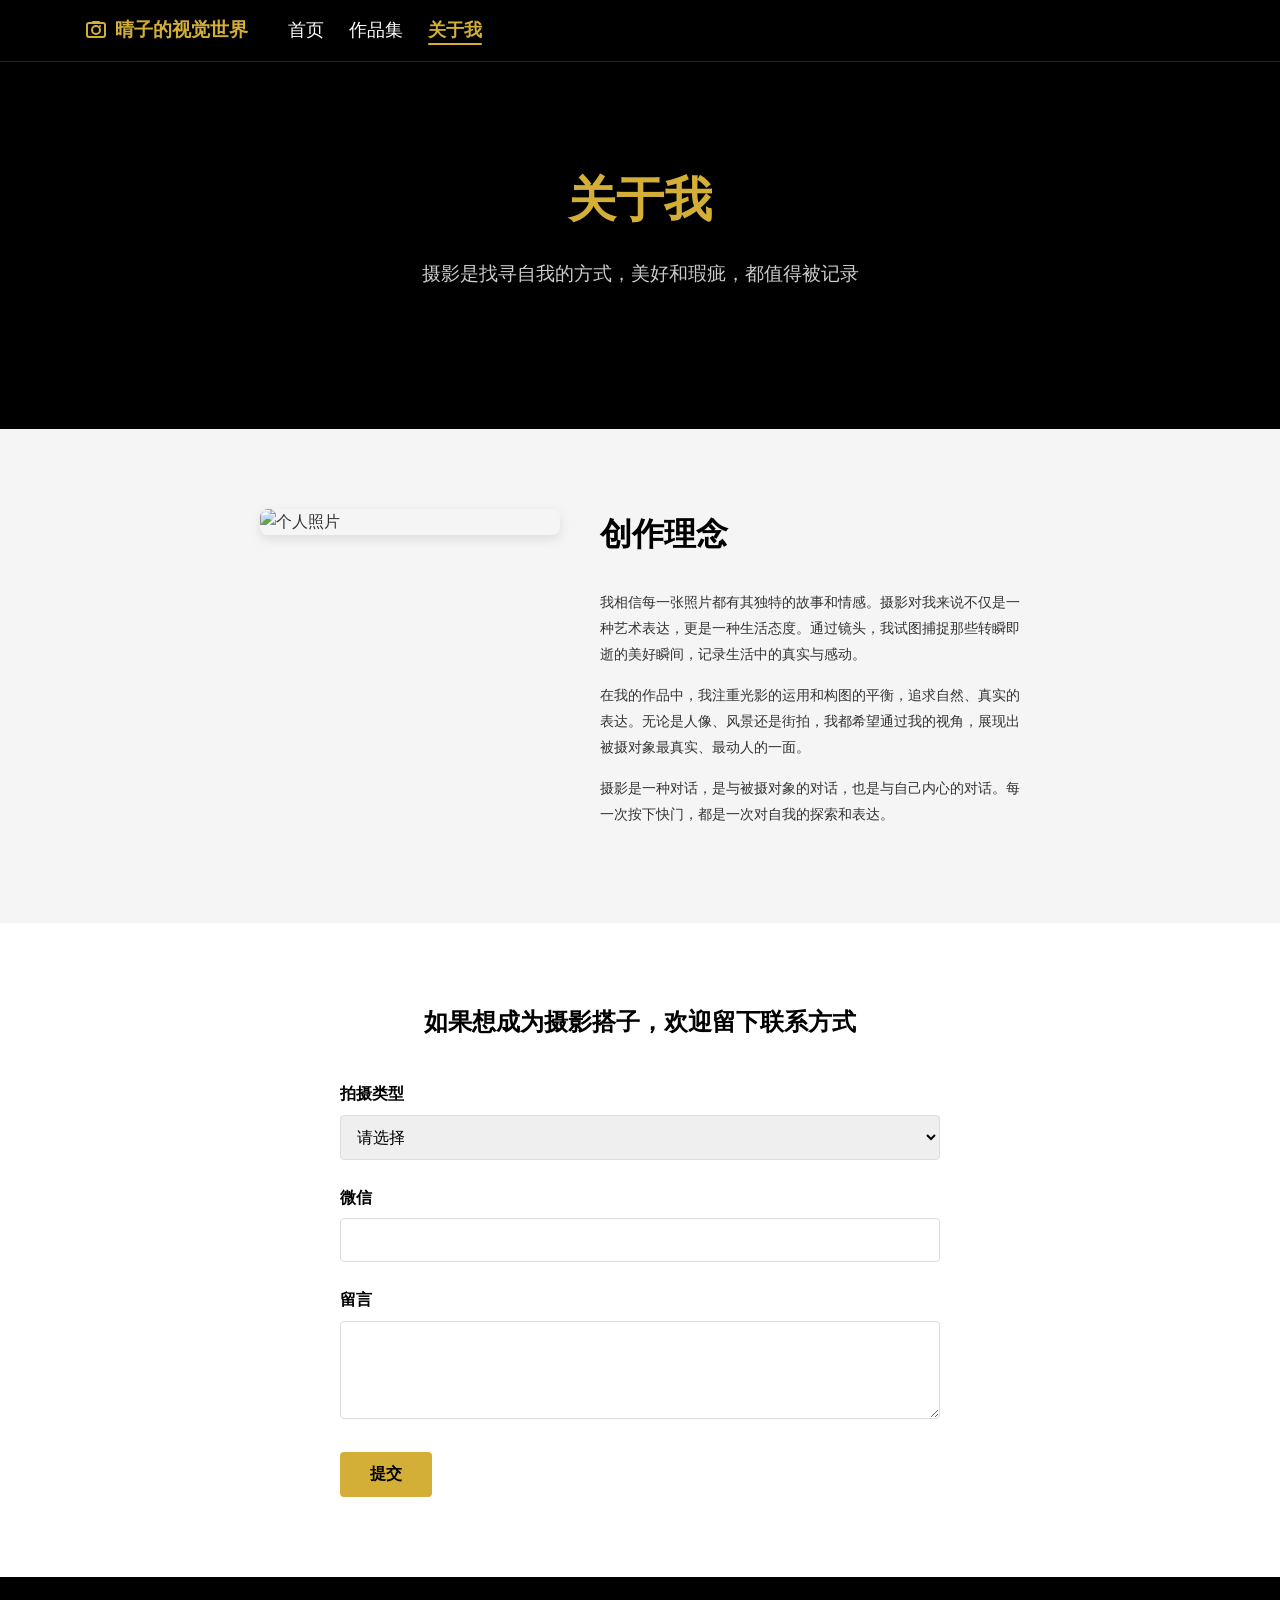
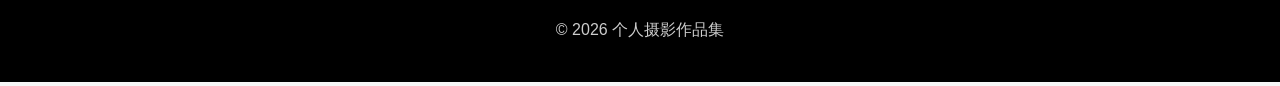
==== contact.html @ 71191bc4 "Initial commit: 个人摄影作品展示网站" ====
<!DOCTYPE html>
<html lang="zh-CN">
<head>
  <meta charset="UTF-8">
  <meta name="viewport" content="width=device-width, initial-scale=1.0">
  <title>约拍 - 个人摄影作品展示</title>
  <link rel="stylesheet" href="style.css">
</head>
<body>
  <nav class="navbar">
    <div class="container">
      <div class="nav-left">
        <div class="logo">
          <svg class="camera-icon" width="24" height="24" viewBox="0 0 24 24" fill="none" xmlns="http://www.w3.org/2000/svg">
            <rect x="3" y="5" width="18" height="14" rx="2" stroke="#d4af37" stroke-width="2"/>
            <circle cx="12" cy="12" r="4" stroke="#d4af37" stroke-width="2"/>
            <rect x="8" y="3" width="8" height="2" rx="1" fill="#d4af37"/>
            <circle cx="16" cy="8" r="1" fill="#d4af37"/>
          </svg>
          <span class="logo-text">晴子的视觉世界</span>
        </div>
      </div>
      <ul class="nav-links">
        <li><a href="index.html">首页</a></li>
        <li><a href="portfolio.html">作品集</a></li>
        <li><a href="contact.html" class="active">关于我</a></li>
      </ul>
    </div>
  </nav>

  <main>
    <section class="contact-hero">
      <div class="container">
        <h1>关于我</h1>
        <p class="about-subtitle">摄影是找寻自我的方式，美好和瑕疵，都值得被记录</p>
      </div>
    </section>

    <section class="about-content">
      <div class="container">
        <div class="about-photo">
          <img src="images/profile.jpg" alt="个人照片" loading="lazy">
        </div>
        
        <div class="creation-philosophy">
          <h2>创作理念</h2>
          <p>我相信每一张照片都有其独特的故事和情感。摄影对我来说不仅是一种艺术表达，更是一种生活态度。通过镜头，我试图捕捉那些转瞬即逝的美好瞬间，记录生活中的真实与感动。</p>
          <p>在我的作品中，我注重光影的运用和构图的平衡，追求自然、真实的表达。无论是人像、风景还是街拍，我都希望通过我的视角，展现出被摄对象最真实、最动人的一面。</p>
          <p>摄影是一种对话，是与被摄对象的对话，也是与自己内心的对话。每一次按下快门，都是一次对自我的探索和表达。</p>
        </div>
      </div>
    </section>

    <section class="contact-form">
      <div class="container">
        <h2>如果想成为摄影搭子，欢迎留下联系方式</h2>
        <form id="booking-form">
          <div class="form-group">
            <label for="type">拍摄类型</label>
            <select id="type" name="type" required>
              <option value="">请选择</option>
              <option value="portrait">人像</option>
              <option value="landscape">风光</option>
              <option value="street">扫街</option>
              <option value="bird">打鸟</option>
              <option value="other">其他</option>
            </select>
          </div>
          <div class="form-group">
            <label for="wechat">微信</label>
            <input type="text" id="wechat" name="wechat" required>
          </div>
          <div class="form-group">
            <label for="message">留言</label>
            <textarea id="message" name="message" rows="4"></textarea>
          </div>
          <button type="submit" class="btn">提交</button>
        </form>
      </div>
    </section>
  </main>

  <footer class="footer">
    <div class="container">
      <p>&copy; 2026 个人摄影作品集</p>
    </div>
  </footer>

  <script>
    document.getElementById('booking-form').addEventListener('submit', function(e) {
      e.preventDefault();
      alert('表单提交成功！我们将尽快与您联系。');
      this.reset();
    });
  </script>
</body>
</html>
---- style.css ----
/* 全局样式 */
* {
  margin: 0;
  padding: 0;
  box-sizing: border-box;
}

body {
  font-family: 'Microsoft YaHei', '微软雅黑', sans-serif;
  line-height: 1.6;
  color: #333;
  background-color: #f5f5f5;
}

.container {
  width: 90%;
  max-width: 1200px;
  margin: 0 auto;
  padding: 0 20px;
}

/* 导航栏 */
.navbar {
  background-color: #000;
  color: #fff;
  padding: 15px 0;
  position: sticky;
  top: 0;
  z-index: 1000;
  border-bottom: 1px solid rgba(212, 175, 55, 0.2);
}

.navbar .container {
  display: flex;
  align-items: center;
  gap: 40px;
}

.nav-left {
  display: flex;
  align-items: center;
}

.logo {
  display: flex;
  align-items: center;
  text-decoration: none;
  gap: 2px;
}

.camera-icon {
  font-size: 1.2rem;
  color: #d4af37;
}

.logo-text {
  font-size: 1.2rem;
  font-weight: bold;
  color: #d4af37;
  margin-left: 5px;
}

.nav-links {
  list-style: none;
  display: flex;
  gap: 25px;
}

.nav-links li {
  margin: 0;
}

.nav-links a {
  color: #fff;
  text-decoration: none;
  font-size: 18px;
  font-weight: normal;
  transition: all 0.3s ease;
  padding: 5px 0;
  position: relative;
}

.nav-links a:hover {
  color: #d4af37;
}

.nav-links a.active {
  color: #d4af37;
  font-weight: 600;
}

.nav-links a.active::after {
  content: '';
  position: absolute;
  bottom: 0;
  left: 0;
  width: 100%;
  height: 2px;
  background-color: #d4af37;
  border-radius: 2px;
}

/* 英雄区域 */
.hero {
  background-image: url('https://trae-api-cn.mchost.guru/api/ide/v1/text_to_image?prompt=traditional%20Chinese%20iron%20fireworks%20performance%20night%20sky%20sparks%20professional%20photography&image_size=landscape_16_9');
  background-size: cover;
  background-position: center;
  background-repeat: no-repeat;
  color: #fff;
  padding: 150px 0;
  text-align: center;
  position: relative;
  width: 100%;
  margin: 0;
  left: 0;
  right: 0;
}

.hero::before {
  content: '';
  position: absolute;
  top: 0;
  left: 0;
  width: 100%;
  height: 100%;
  background-color: rgba(0, 0, 0, 0.6);
  z-index: 1;
}

.hero .container {
  position: relative;
  z-index: 2;
}

.portfolio-hero, .contact-hero {
  background-color: #000;
  color: #fff;
  padding: 100px 0;
  text-align: center;
}

.hero h1, .portfolio-hero h1, .contact-hero h1 {
  font-size: 3rem;
  margin-bottom: 20px;
  color: #d4af37;
}

.hero p, .portfolio-hero p, .contact-hero p {
  font-size: 1.2rem;
  margin-bottom: 40px;
  opacity: 0.8;
}

/* 画廊 */
.gallery {
  padding: 40px 0 80px;
  background-color: #000;
}

.gallery h2 {
  text-align: center;
  font-size: 2.5rem;
  margin-bottom: 50px;
  color: #d4af37;
}

/* 轮播 */
.carousel {
  position: relative;
  max-width: 800px;
  margin: 100px auto 0;
  min-height: 500px;
  display: flex;
  align-items: center;
  justify-content: center;
  perspective: 1000px;
  padding: 20px 0;
}

.carousel-inner {
  position: relative;
  width: 100%;
  height: 100%;
}

.carousel-item {
  position: absolute;
  top: 50%;
  left: 50%;
  transform: translate(-50%, -50%);
  width: 80%;
  height: auto;
  max-height: 500px;
  transition: all 0.5s ease;
  opacity: 0.7;
  z-index: 1;
  box-shadow: 0 4px 20px rgba(0, 0, 0, 0.3);
  border-radius: 8px;
  display: flex;
  align-items: center;
  justify-content: center;
}

.carousel-item.active {
  z-index: 3;
  opacity: 1;
  transform: translate(-50%, -50%) scale(1);
  box-shadow: 0 8px 30px rgba(212, 175, 55, 0.4);
}

.carousel-item.prev {
  z-index: 2;
  transform: translate(-70%, -50%) scale(0.8);
  opacity: 0.5;
  filter: brightness(0.7);
}

.carousel-item.next {
  z-index: 2;
  transform: translate(-30%, -50%) scale(0.8);
  opacity: 0.5;
  filter: brightness(0.7);
}

.carousel-item.hidden {
  display: none;
}

.carousel-item img {
  width: auto;
  height: auto;
  max-width: 100%;
  max-height: 650px;
  object-fit: contain;
  box-shadow: 0 4px 20px rgba(0, 0, 0, 0.3);
  filter: contrast(1.05) brightness(0.95);
  margin: 0 auto;
  display: block;
}

.carousel-control {
  position: absolute;
  top: 50%;
  transform: translateY(-50%);
  background-color: transparent;
  color: rgba(255, 255, 255, 0.7);
  border: none;
  padding: 10px;
  font-size: 24px;
  cursor: pointer;
  transition: all 0.3s ease;
  display: none;
  align-items: center;
  justify-content: center;
  pointer-events: auto;
  z-index: 10;
}

.carousel:hover .carousel-control {
  display: flex;
}

.carousel-control:hover {
  color: #d4af37;
  transform: translateY(-50%) scale(1.2);
}

.carousel-control.prev {
  left: 20px;
}

.carousel-control.next {
  right: 20px;
}

.carousel-indicators {
  position: absolute;
  bottom: 20px;
  left: 50%;
  transform: translateX(-50%);
  display: flex;
  gap: 10px;
}

.carousel-indicators button {
  width: 12px;
  height: 12px;
  border-radius: 50%;
  border: none;
  background-color: rgba(255, 255, 255, 0.5);
  cursor: pointer;
  transition: background-color 0.3s ease;
}

.carousel-indicators button.active {
  background-color: #d4af37;
}

/* 引用作者样式 */
.quote-author {
  font-style: normal;
  color: #ffffff;
  line-height: 31px;
  margin: 0 0 0 10px;
}

/* 图片预览模态框 */
.modal {
  display: none;
  position: fixed;
  z-index: 2000;
  left: 0;
  top: 0;
  width: 100%;
  height: 100%;
  overflow: auto;
  background-color: rgba(0, 0, 0, 0.9);
  justify-content: center;
  align-items: center;
}

.modal-content {
  max-width: 90%;
  max-height: 90vh;
  object-fit: contain;
}

.close {
  position: absolute;
  top: 20px;
  right: 30px;
  color: #f1f1f1;
  font-size: 40px;
  font-weight: bold;
  transition: 0.3s;
  cursor: pointer;
  z-index: 10;
}

.close:hover {
  color: #d4af37;
}

/* 模态框控制按钮 */
.modal-prev,
.modal-next {
  position: absolute;
  top: 50%;
  transform: translateY(-50%);
  background-color: rgba(0, 0, 0, 0.5);
  color: #fff;
  border: none;
  padding: 15px;
  font-size: 24px;
  cursor: pointer;
  border-radius: 50%;
  transition: background-color 0.3s ease;
  z-index: 10;
}

.modal-prev {
  left: 40px;
}

.modal-next {
  right: 40px;
}

.modal-prev:hover,
.modal-next:hover {
  background-color: rgba(212, 175, 55, 0.8);
}

/* 图片点击效果 */
.gallery-image {
  cursor: pointer;
  transition: transform 0.3s ease;
  user-select: none;
  -webkit-user-select: none;
  -moz-user-select: none;
  -ms-user-select: none;
}

/* 为轮播控制按钮添加指针事件 */
.carousel-control {
  pointer-events: auto;
}

.carousel-indicators button {
  pointer-events: auto;
}

.gallery-image:hover {
  transform: scale(1.02);
}

/* 作品集页面 */
.portfolio-categories {
  padding: 80px 0;
}

/* 季节标签导航 */
.season-tabs {
  display: flex;
  justify-content: center;
  gap: 20px;
  margin-bottom: 50px;
}

.tab-button {
  padding: 10px 25px;
  background-color: #000;
  color: #fff;
  border: 1px solid #fff;
  border-radius: 25px;
  font-size: 1rem;
  cursor: pointer;
  transition: all 0.3s ease;
}

.tab-button:hover {
  background-color: #d4af37;
  color: #000;
}

.tab-button.active {
  background-color: #d4af37;
  color: #000;
  font-weight: bold;
}

/* 季节图集 */
.season-gallery {
  display: none;
  margin-bottom: 60px;
}

.season-gallery.active {
  display: block;
}

.season-gallery h2 {
  font-size: 2rem;
  margin-bottom: 40px;
  color: #000;
  text-align: center;
}

/* 季节图片网格 */
.season-grid {
  display: grid;
  grid-template-columns: repeat(auto-fit, minmax(250px, 1fr));
  gap: 20px;
}

.season-item {
  position: relative;
  overflow: hidden;
  border-radius: 8px;
  box-shadow: 0 4px 12px rgba(0, 0, 0, 0.1);
  transition: transform 0.3s ease, box-shadow 0.3s ease;
}

.season-item:hover {
  transform: translateY(-5px);
  box-shadow: 0 8px 24px rgba(0, 0, 0, 0.15);
}

.season-item img {
  width: 100%;
  height: 200px;
  object-fit: cover;
  transition: transform 0.5s ease;
  user-select: none;
  -webkit-user-select: none;
  -moz-user-select: none;
  -ms-user-select: none;
  pointer-events: none;
}

.season-item:hover img {
  transform: scale(1.1);
}

/* 响应式设计 */
@media (max-width: 768px) {
  .season-grid {
    grid-template-columns: repeat(2, 1fr);
  }
}

@media (max-width: 480px) {
  .season-grid {
    grid-template-columns: 1fr;
  }
  
  .season-tabs {
    flex-direction: column;
    align-items: center;
  }
  
  .tab-button {
    width: 150px;
    text-align: center;
  }
}

/* 约拍页面 */
.about-subtitle {
  font-size: 1rem;
  margin-bottom: 20px;
  opacity: 0.8;
}

.about-content {
  padding: 80px 0;
  background-color: #f5f5f5;
}

.about-content .container {
  display: flex;
  align-items: stretch;
  gap: 40px;
  max-width: 800px;
  margin: 0 auto;
  justify-content: center;
}

.about-photo {
  flex: 0 0 300px;
  display: flex;
  flex-direction: column;
  justify-content: space-between;
}

.about-photo img {
  max-width: 100%;
  border-radius: 8px;
  box-shadow: 0 4px 12px rgba(0, 0, 0, 0.1);
}

.creation-philosophy {
  flex: 1;
  text-align: left;
  min-width: 350px;
  display: flex;
  flex-direction: column;
  justify-content: space-between;
}

.creation-philosophy h2 {
  font-size: 2rem;
  margin-bottom: 30px;
  color: #000;
}

.creation-philosophy p {
  margin-bottom: 15px;
  line-height: 1.8;
  color: #333;
  font-size: 0.9rem;
}

/* 响应式设计 */
@media (max-width: 768px) {
  .about-content .container {
    flex-direction: column;
    align-items: center;
  }
  
  .about-photo {
    margin-bottom: 30px;
  }
  
  .creation-philosophy {
    text-align: center;
  }
}

.contact-form {
  padding: 80px 0;
  background-color: #fff;
}

.contact-form h2 {
  text-align: center;
  font-size: 1.5rem;
  margin-bottom: 40px;
  color: #000;
}

#booking-form {
  max-width: 600px;
  margin: 0 auto;
}

.form-group {
  margin-bottom: 25px;
}

.form-group label {
  display: block;
  margin-bottom: 8px;
  font-weight: bold;
  color: #000;
}

.form-group input,
.form-group select,
.form-group textarea {
  width: 100%;
  padding: 12px;
  border: 1px solid #ddd;
  border-radius: 4px;
  font-size: 1rem;
  transition: border-color 0.3s ease;
}

.form-group input:focus,
.form-group select:focus,
.form-group textarea:focus {
  outline: none;
  border-color: #d4af37;
}

.btn {
  display: inline-block;
  background-color: #d4af37;
  color: #000;
  padding: 12px 30px;
  border: none;
  border-radius: 4px;
  font-size: 1rem;
  font-weight: bold;
  cursor: pointer;
  transition: background-color 0.3s ease, transform 0.3s ease;
}

.btn:hover {
  background-color: #b8942a;
  transform: translateY(-2px);
}

/* 页脚 */
.footer {
  background-color: #000;
  color: #fff;
  padding: 40px 0;
  text-align: center;
}

.footer p {
  opacity: 0.8;
}

/* 响应式设计 */
@media (max-width: 768px) {
  .navbar .container {
    flex-direction: column;
  }

  .nav-links {
    margin-top: 20px;
  }

  .nav-links li {
    margin: 0 15px;
  }

  .hero h1, .portfolio-hero h1, .contact-hero h1 {
    font-size: 2rem;
  }

  .gallery-grid {
    grid-template-columns: 1fr;
  }
}

@media (max-width: 480px) {
  .hero, .portfolio-hero, .contact-hero {
    padding: 60px 0;
  }

  .gallery, .portfolio-categories, .contact-form {
    padding: 40px 0;
  }
}
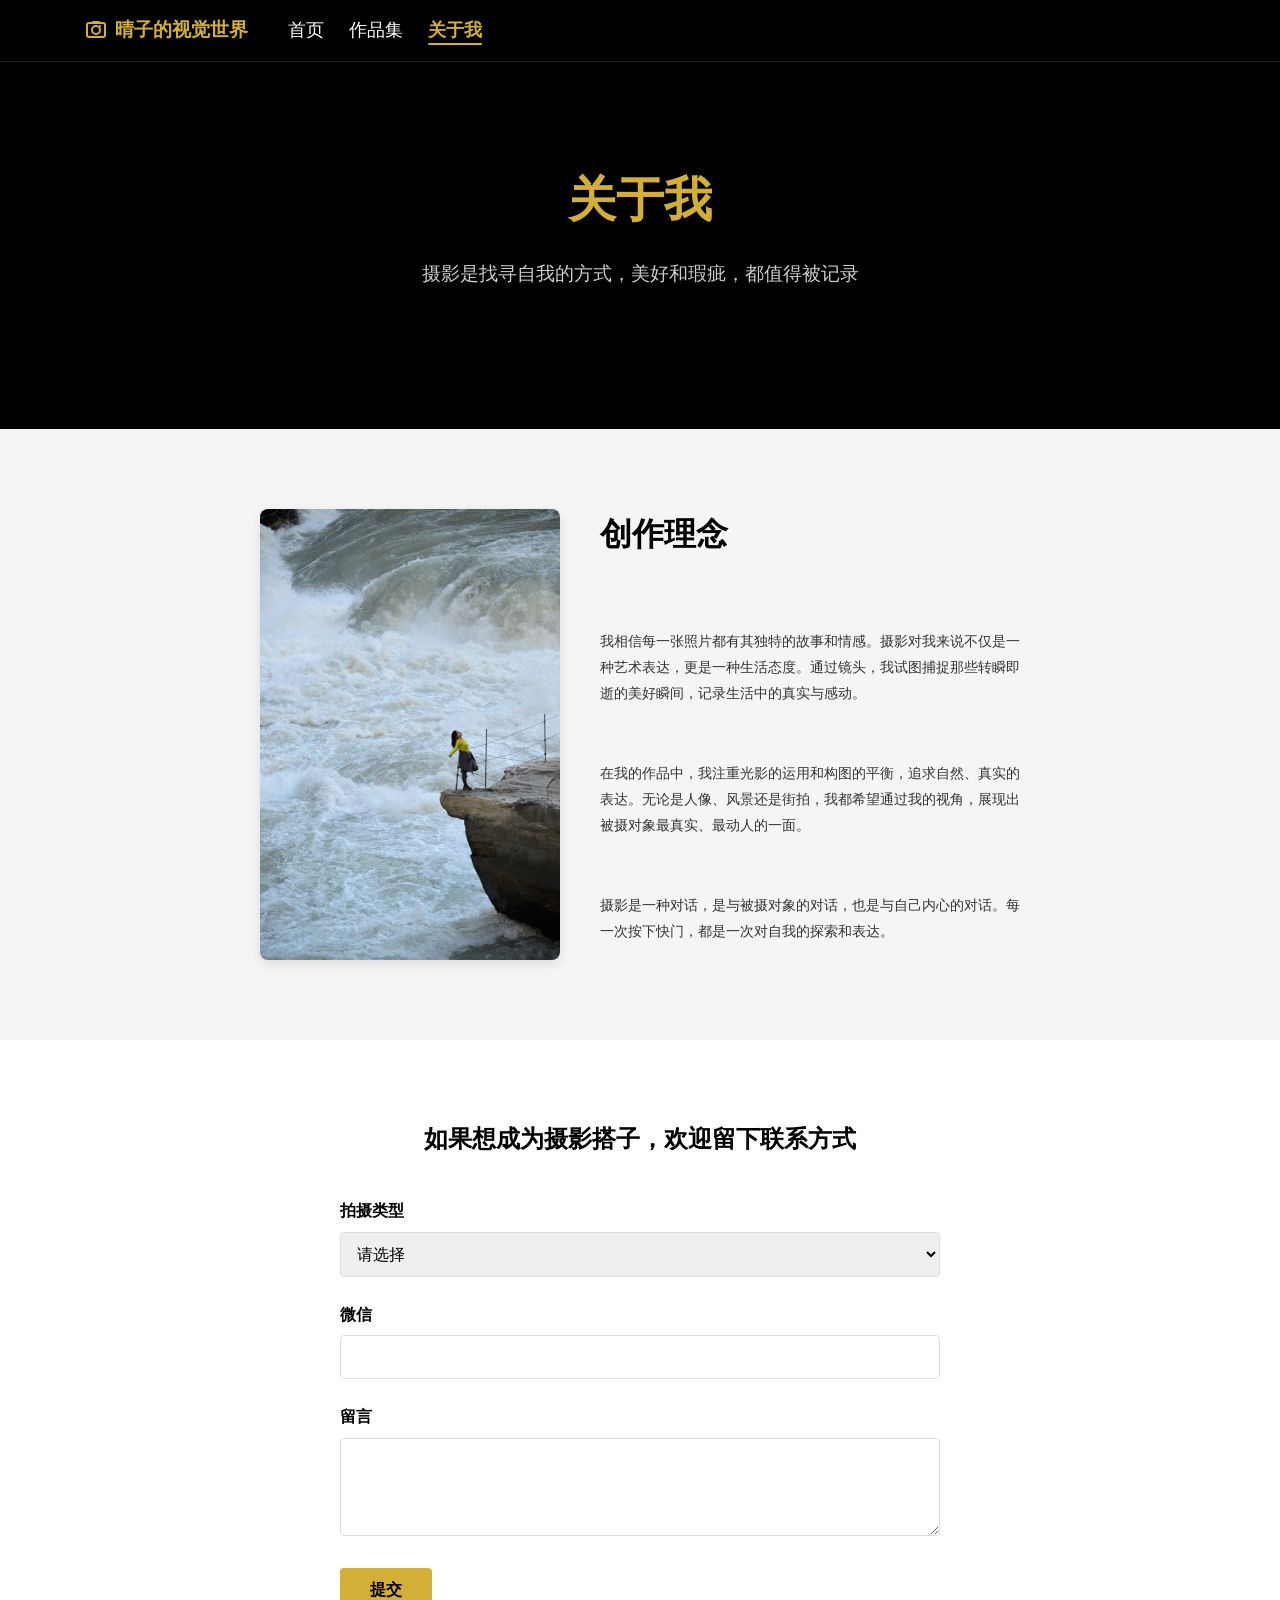
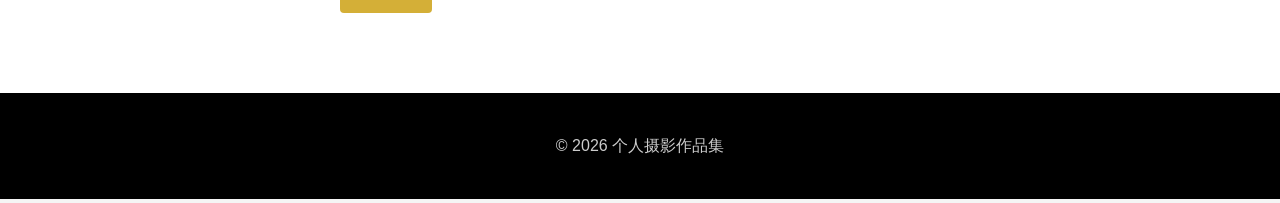
==== commit 30282b25: "优化图片大小，提高加载速度" ====
--- a/contact.html
+++ b/contact.html
@@ -39,8 +39,8 @@
     <section class="about-content">
       <div class="container">
         <div class="about-photo">
-          <img src="images/profile.jpg" alt="个人照片" loading="lazy">
-        </div>
+              <img src="images/profile-optimized/profile.jpg" alt="个人照片" loading="lazy">
+            </div>
         
         <div class="creation-philosophy">
           <h2>创作理念</h2>
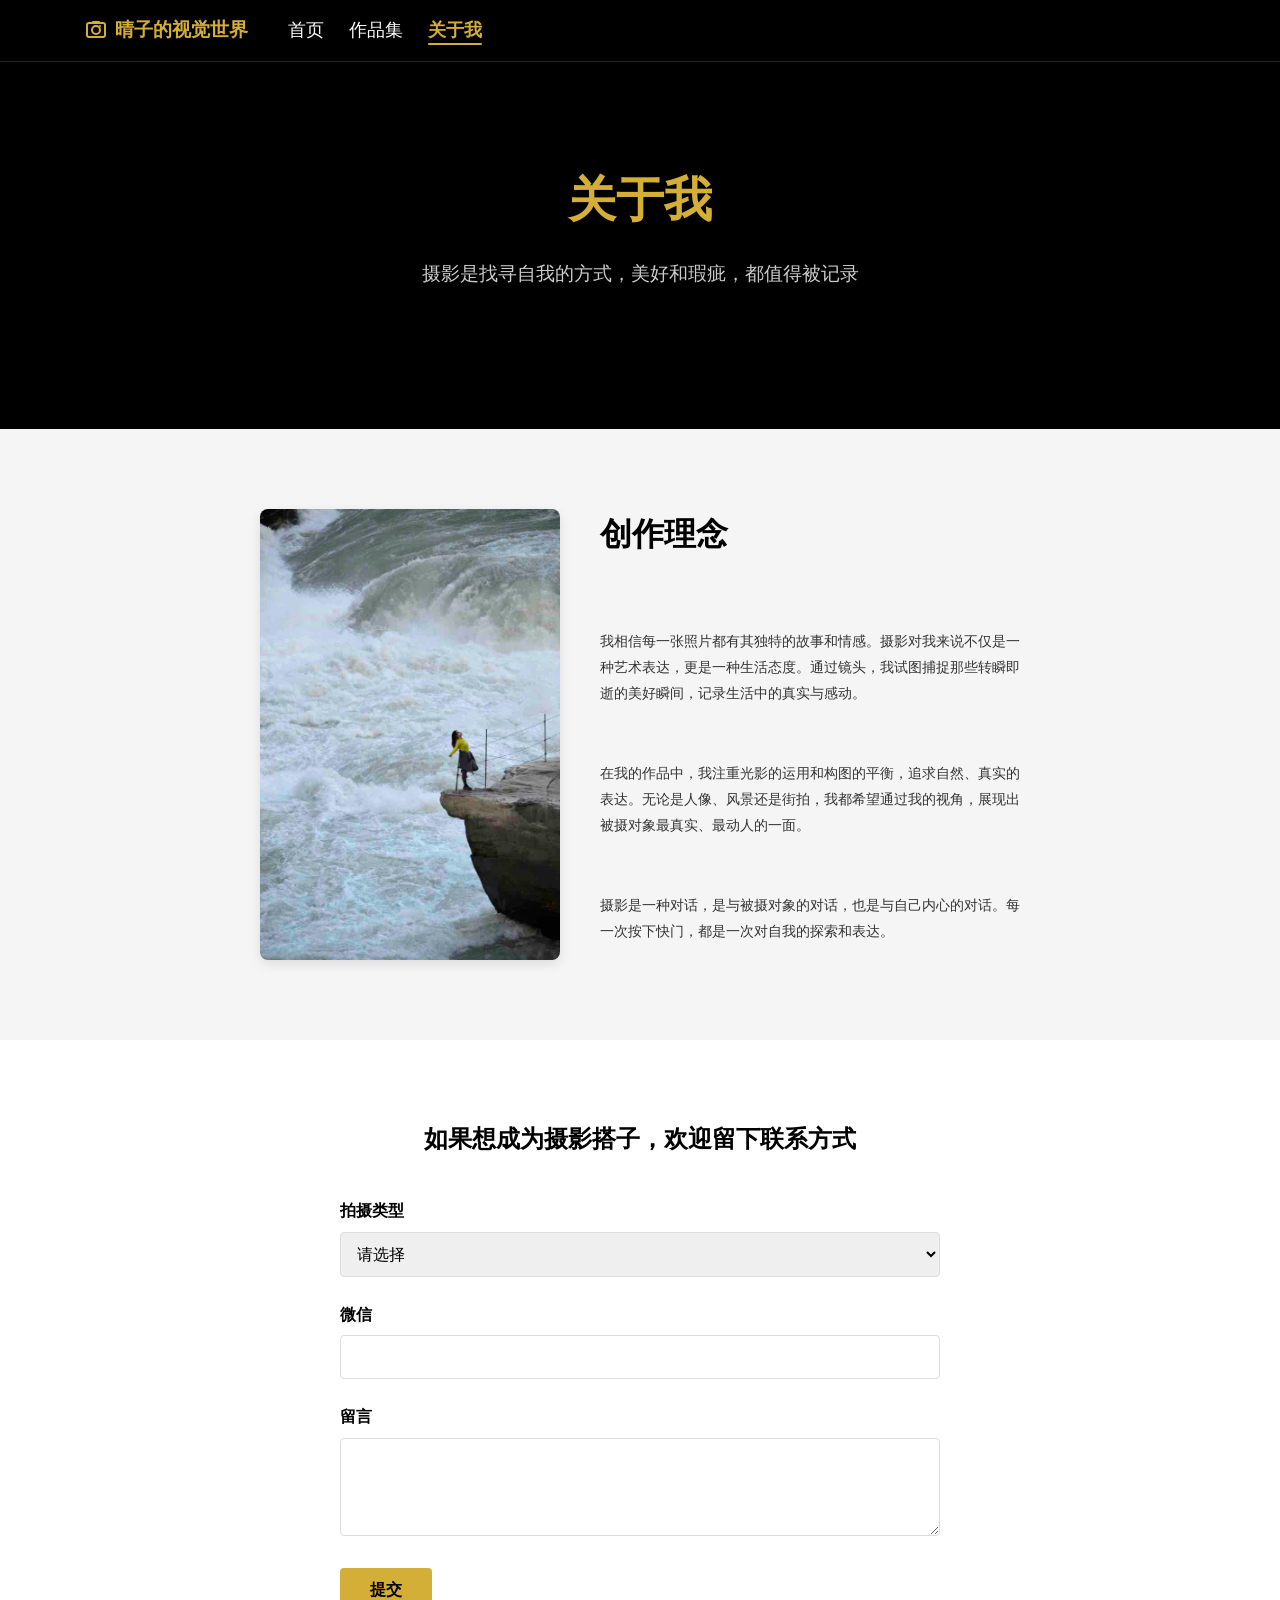
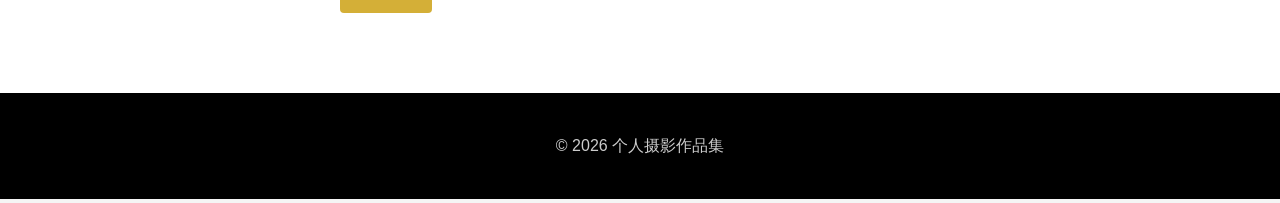
==== commit 4f577fd0: "重新优化图片，确保清晰度为原图的70%以上" ====
--- a/contact.html
+++ b/contact.html
@@ -39,7 +39,7 @@
     <section class="about-content">
       <div class="container">
         <div class="about-photo">
-              <img src="images/profile-optimized/profile.jpg" alt="个人照片" loading="lazy">
+              <img src="images/profile-optimized-v2/profile.jpg" alt="个人照片" loading="lazy">
             </div>
         
         <div class="creation-philosophy">
